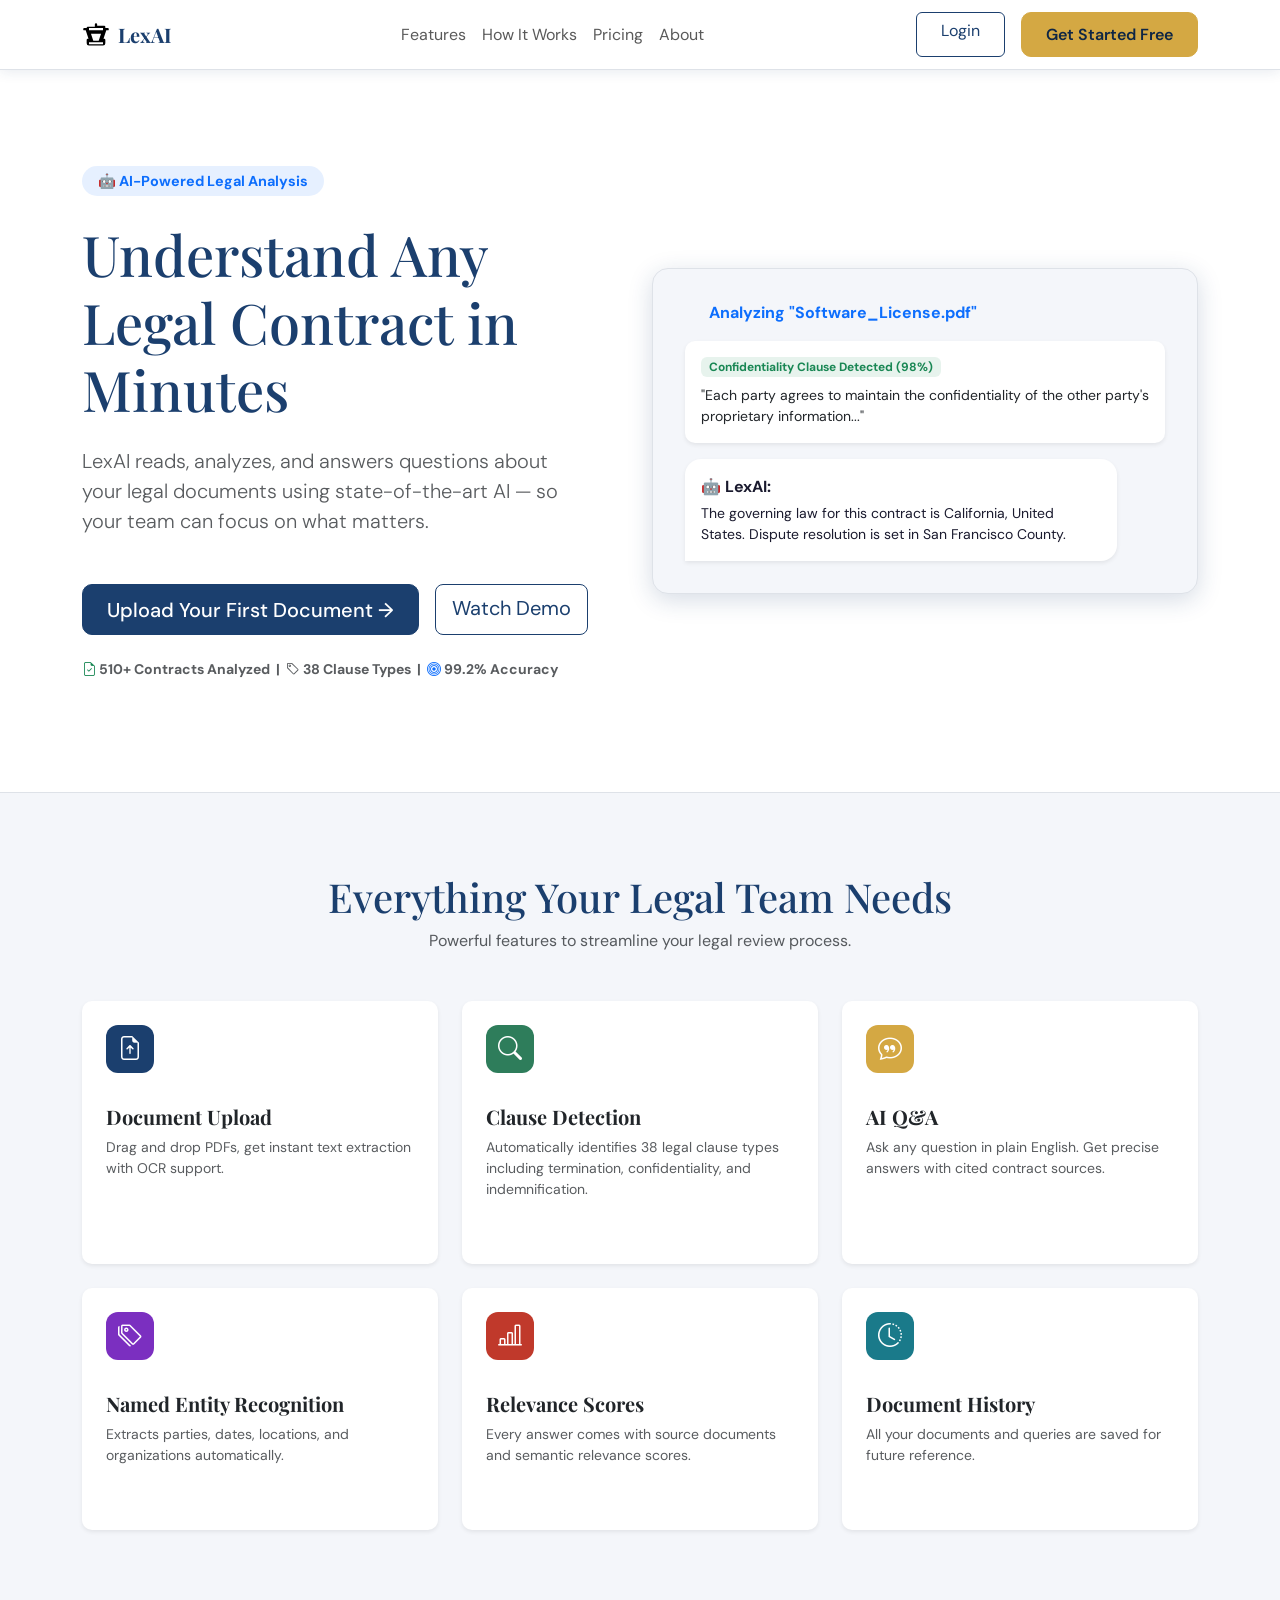
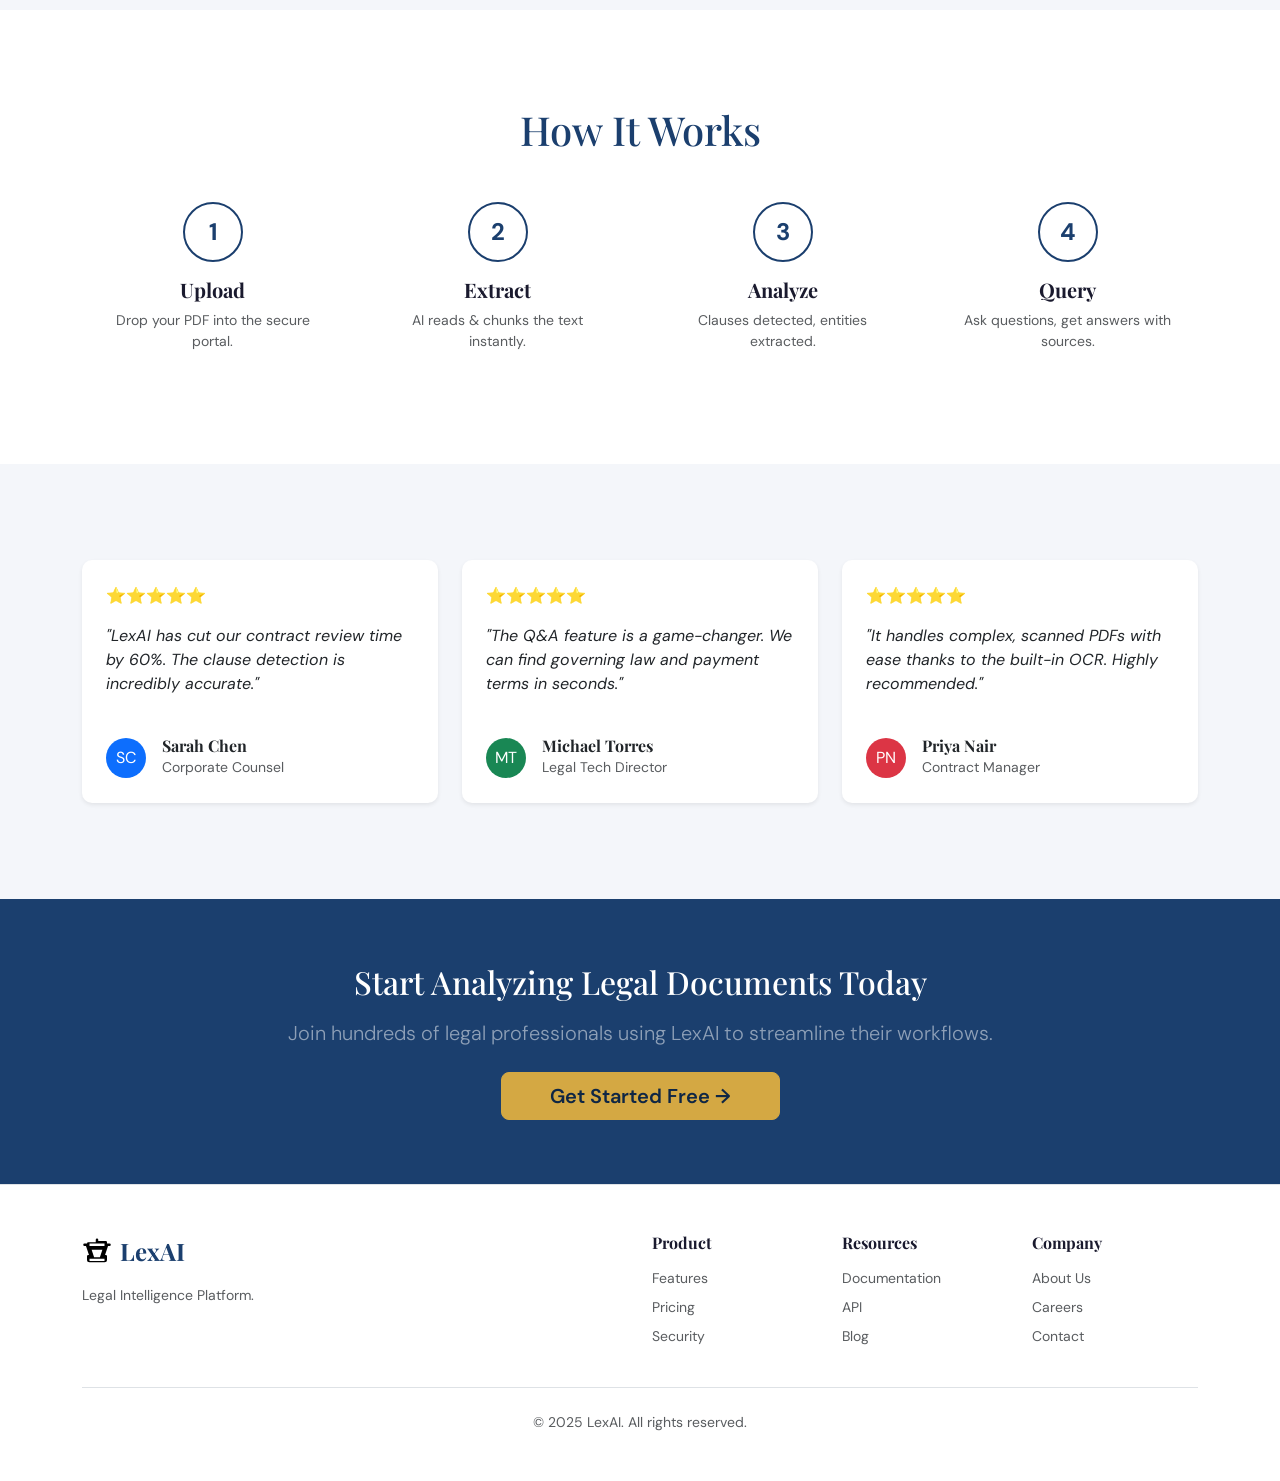
==== lexai-frontend/index.html @ d4bc3995 "Initial commit" ====
<!DOCTYPE html>
<html lang="en">
<head>
  <meta charset="UTF-8">
  <meta name="viewport" content="width=device-width, initial-scale=1.0">
  <title>LexAI — Legal Document Intelligence System</title>
  
  <!-- Bootstrap 5.3 CSS -->
  <link href="https://cdn.jsdelivr.net/npm/bootstrap@5.3.0/dist/css/bootstrap.min.css" rel="stylesheet">
  <!-- Bootstrap Icons -->
  <link href="https://cdn.jsdelivr.net/npm/bootstrap-icons@1.11.0/font/bootstrap-icons.css" rel="stylesheet">
  <!-- Google Fonts -->
  <link href="https://fonts.googleapis.com/css2?family=Playfair+Display:wght@600;700&family=DM+Sans:wght@300;400;500;600&family=JetBrains+Mono&display=swap" rel="stylesheet">
  <!-- Custom CSS -->
  <link href="css/styles.css" rel="stylesheet">
</head>
<body class="page-fade">

  <!-- 1.1 Navbar -->
  <nav class="navbar navbar-expand-lg topbar marketing-nav sticky-top">
    <div class="container">
      <a class="navbar-brand playfair d-flex align-items-center gap-2" href="index.html" style="color: var(--primary); font-weight: 700;">
        <img src="assets/logo.svg" alt="LexAI Logo" width="28" height="28" class="text-primary">
        LexAI
      </a>
      <button class="navbar-toggler" type="button" data-bs-toggle="collapse" data-bs-target="#navbarNav">
        <span class="navbar-toggler-icon"></span>
      </button>
      <div class="collapse navbar-collapse" id="navbarNav">
        <ul class="navbar-nav mx-auto">
          <li class="nav-item"><a class="nav-link" href="#features">Features</a></li>
          <li class="nav-item"><a class="nav-link" href="#how-it-works">How It Works</a></li>
          <li class="nav-item"><a class="nav-link" href="#pricing">Pricing</a></li>
          <li class="nav-item"><a class="nav-link" href="#about">About</a></li>
        </ul>
        <div class="d-flex gap-3">
          <a href="login.html" class="btn btn-outline-primary px-4">Login</a>
          <a href="register.html" class="btn btn-primary px-4 btn-accent">Get Started Free</a>
        </div>
      </div>
    </div>
  </nav>

  <!-- 1.2 Hero Section -->
  <section class="hero-section text-center text-lg-start">
    <div class="container">
      <div class="row align-items-center">
        <div class="col-lg-6 mb-5 mb-lg-0 pe-lg-5">
          <span class="badge bg-primary bg-opacity-10 text-primary px-3 py-2 rounded-pill mb-4" style="font-size:0.9rem;">
            🤖 AI-Powered Legal Analysis
          </span>
          <h1 class="hero-heading">Understand Any Legal Contract in Minutes</h1>
          <p class="lead text-muted mb-5">
            LexAI reads, analyzes, and answers questions about your legal documents using state-of-the-art AI — so your team can focus on what matters.
          </p>
          <div class="d-flex flex-wrap gap-3 mb-4 justify-content-center justify-content-lg-start">
            <a href="register.html" class="btn btn-primary btn-lg">Upload Your First Document →</a>
            <a href="#" class="btn btn-outline-primary btn-lg">Watch Demo</a>
          </div>
          <p class="small text-muted fw-bold">
            <i class="bi bi-file-earmark-check text-success"></i> 510+ Contracts Analyzed &nbsp;|&nbsp; 
            <i class="bi bi-tag text-accent"></i> 38 Clause Types &nbsp;|&nbsp; 
            <i class="bi bi-bullseye text-primary"></i> 99.2% Accuracy
          </p>
        </div>
        <div class="col-lg-6">
          <div class="hero-mockup">
            <div class="d-flex align-items-center gap-2 mb-3">
              <div class="spinner-grow text-primary spinner-grow-sm" role="status"></div>
              <span class="fw-bold text-primary">Analyzing "Software_License.pdf"</span>
            </div>
            <div class="card p-3 mb-3 border-0 shadow-sm">
              <span class="badge bg-success bg-opacity-10 text-success mb-2" style="width: fit-content">Confidentiality Clause Detected (98%)</span>
              <p class="small mb-0">"Each party agrees to maintain the confidentiality of the other party's proprietary information..."</p>
            </div>
            <div class="card p-3 border-0 shadow-sm chat-bubble-ai mb-0" style="width:90%">
              <span class="fw-bold d-block mb-1">🤖 LexAI:</span>
              <p class="small mb-0">The governing law for this contract is California, United States. Dispute resolution is set in San Francisco County.</p>
            </div>
          </div>
        </div>
      </div>
    </div>
  </section>

  <!-- 1.3 Features Section -->
  <section id="features" class="features-section bg-main">
    <div class="container">
      <div class="text-center mb-5">
        <h2 class="playfair" style="color: var(--primary); font-size: 2.5rem;">Everything Your Legal Team Needs</h2>
        <p class="text-muted">Powerful features to streamline your legal review process.</p>
      </div>
      <div class="row g-4">
        <div class="col-md-4">
          <div class="card h-100 border-0 shadow-sm card-hover p-4">
            <div class="feature-icon-box"><i class="bi bi-file-earmark-arrow-up"></i></div>
            <h5 class="fw-bold mt-3">Document Upload</h5>
            <p class="text-muted small">Drag and drop PDFs, get instant text extraction with OCR support.</p>
          </div>
        </div>
        <div class="col-md-4">
          <div class="card h-100 border-0 shadow-sm card-hover p-4">
            <div class="feature-icon-box" style="background: var(--success)"><i class="bi bi-search"></i></div>
            <h5 class="fw-bold mt-3">Clause Detection</h5>
            <p class="text-muted small">Automatically identifies 38 legal clause types including termination, confidentiality, and indemnification.</p>
          </div>
        </div>
        <div class="col-md-4">
          <div class="card h-100 border-0 shadow-sm card-hover p-4">
            <div class="feature-icon-box" style="background: var(--accent)"><i class="bi bi-chat-quote"></i></div>
            <h5 class="fw-bold mt-3">AI Q&A</h5>
            <p class="text-muted small">Ask any question in plain English. Get precise answers with cited contract sources.</p>
          </div>
        </div>
        <div class="col-md-4">
          <div class="card h-100 border-0 shadow-sm card-hover p-4">
            <div class="feature-icon-box" style="background: #7B2FC0"><i class="bi bi-tags"></i></div>
            <h5 class="fw-bold mt-3">Named Entity Recognition</h5>
            <p class="text-muted small">Extracts parties, dates, locations, and organizations automatically.</p>
          </div>
        </div>
        <div class="col-md-4">
          <div class="card h-100 border-0 shadow-sm card-hover p-4">
            <div class="feature-icon-box" style="background: var(--danger)"><i class="bi bi-bar-chart-line"></i></div>
            <h5 class="fw-bold mt-3">Relevance Scores</h5>
            <p class="text-muted small">Every answer comes with source documents and semantic relevance scores.</p>
          </div>
        </div>
        <div class="col-md-4">
          <div class="card h-100 border-0 shadow-sm card-hover p-4">
            <div class="feature-icon-box" style="background: #1A7A8A"><i class="bi bi-clock-history"></i></div>
            <h5 class="fw-bold mt-3">Document History</h5>
            <p class="text-muted small">All your documents and queries are saved for future reference.</p>
          </div>
        </div>
      </div>
    </div>
  </section>

  <!-- 1.4 How It Works Section -->
  <section id="how-it-works" class="py-5 bg-white">
    <div class="container py-5">
      <h2 class="text-center playfair mb-5" style="color: var(--primary); font-size: 2.5rem;">How It Works</h2>
      <div class="row position-relative z-1">
        <div class="col-md-3 timeline-step mb-4 mb-md-0">
          <div class="timeline-icon">1</div>
          <h5 class="fw-bold">Upload</h5>
          <p class="text-muted small px-3">Drop your PDF into the secure portal.</p>
        </div>
        <div class="col-md-3 timeline-step mb-4 mb-md-0">
          <div class="timeline-icon">2</div>
          <h5 class="fw-bold">Extract</h5>
          <p class="text-muted small px-3">AI reads & chunks the text instantly.</p>
        </div>
        <div class="col-md-3 timeline-step mb-4 mb-md-0">
          <div class="timeline-icon">3</div>
          <h5 class="fw-bold">Analyze</h5>
          <p class="text-muted small px-3">Clauses detected, entities extracted.</p>
        </div>
        <div class="col-md-3 timeline-step">
          <div class="timeline-icon">4</div>
          <h5 class="fw-bold">Query</h5>
          <p class="text-muted small px-3">Ask questions, get answers with sources.</p>
        </div>
      </div>
    </div>
  </section>

  <!-- 1.5 Testimonial Section -->
  <section class="py-5 bg-main">
    <div class="container py-5">
      <div class="row g-4">
        <div class="col-md-4">
          <div class="card border-0 shadow-sm p-4 h-100">
            <div class="text-accent mb-3">⭐⭐⭐⭐⭐</div>
            <p class="fst-italic">"LexAI has cut our contract review time by 60%. The clause detection is incredibly accurate."</p>
            <div class="d-flex align-items-center mt-auto">
              <div class="bg-primary text-white rounded-circle d-flex align-items-center justify-content-center me-3" style="width:40px;height:40px;">SC</div>
              <div>
                <h6 class="mb-0 fw-bold">Sarah Chen</h6>
                <small class="text-muted">Corporate Counsel</small>
              </div>
            </div>
          </div>
        </div>
        <div class="col-md-4">
          <div class="card border-0 shadow-sm p-4 h-100">
            <div class="text-accent mb-3">⭐⭐⭐⭐⭐</div>
            <p class="fst-italic">"The Q&A feature is a game-changer. We can find governing law and payment terms in seconds."</p>
            <div class="d-flex align-items-center mt-auto">
              <div class="bg-success text-white rounded-circle d-flex align-items-center justify-content-center me-3" style="width:40px;height:40px;">MT</div>
              <div>
                <h6 class="mb-0 fw-bold">Michael Torres</h6>
                <small class="text-muted">Legal Tech Director</small>
              </div>
            </div>
          </div>
        </div>
        <div class="col-md-4">
          <div class="card border-0 shadow-sm p-4 h-100">
            <div class="text-accent mb-3">⭐⭐⭐⭐⭐</div>
            <p class="fst-italic">"It handles complex, scanned PDFs with ease thanks to the built-in OCR. Highly recommended."</p>
            <div class="d-flex align-items-center mt-auto">
              <div class="bg-danger text-white rounded-circle d-flex align-items-center justify-content-center me-3" style="width:40px;height:40px;">PN</div>
              <div>
                <h6 class="mb-0 fw-bold">Priya Nair</h6>
                <small class="text-muted">Contract Manager</small>
              </div>
            </div>
          </div>
        </div>
      </div>
    </div>
  </section>

  <!-- 1.6 CTA Banner -->
  <section class="cta-banner">
    <div class="container">
      <h2 class="playfair mb-3">Start Analyzing Legal Documents Today</h2>
      <p class="lead mb-4 text-white-50">Join hundreds of legal professionals using LexAI to streamline their workflows.</p>
      <a href="register.html" class="btn btn-accent btn-lg px-5">Get Started Free →</a>
    </div>
  </section>

  <!-- 1.7 Footer -->
  <footer class="bg-white py-5 border-top">
    <div class="container">
      <div class="row mb-4">
        <div class="col-md-4 mb-4 mb-md-0">
          <a class="navbar-brand playfair d-flex align-items-center gap-2 mb-3" href="#" style="color: var(--primary); font-size:1.5rem; font-weight: 700;">
            <img src="assets/logo.svg" alt="LexAI Logo" width="30" height="30" class="text-primary">
            LexAI
          </a>
          <p class="text-muted small">Legal Intelligence Platform.</p>
        </div>
        <div class="col-md-2 offset-md-2">
          <h6 class="fw-bold mb-3">Product</h6>
          <ul class="list-unstyled small">
            <li class="mb-2"><a href="#" class="text-muted text-decoration-none">Features</a></li>
            <li class="mb-2"><a href="#" class="text-muted text-decoration-none">Pricing</a></li>
            <li class="mb-2"><a href="#" class="text-muted text-decoration-none">Security</a></li>
          </ul>
        </div>
        <div class="col-md-2">
          <h6 class="fw-bold mb-3">Resources</h6>
          <ul class="list-unstyled small">
            <li class="mb-2"><a href="#" class="text-muted text-decoration-none">Documentation</a></li>
            <li class="mb-2"><a href="#" class="text-muted text-decoration-none">API</a></li>
            <li class="mb-2"><a href="#" class="text-muted text-decoration-none">Blog</a></li>
          </ul>
        </div>
        <div class="col-md-2">
          <h6 class="fw-bold mb-3">Company</h6>
          <ul class="list-unstyled small">
            <li class="mb-2"><a href="#" class="text-muted text-decoration-none">About Us</a></li>
            <li class="mb-2"><a href="#" class="text-muted text-decoration-none">Careers</a></li>
            <li class="mb-2"><a href="#" class="text-muted text-decoration-none">Contact</a></li>
          </ul>
        </div>
      </div>
      <div class="text-center pt-4 border-top text-muted small">
        © 2025 LexAI. All rights reserved.
      </div>
    </div>
  </footer>

  <!-- Bootstrap 5.3 JS Bundle -->
  <script src="https://cdn.jsdelivr.net/npm/bootstrap@5.3.0/dist/js/bootstrap.bundle.min.js"></script>
  <!-- Custom JS -->
  <script src="js/app.js"></script>
</body>
</html>
---- lexai-frontend/css/styles.css ----
/* === CSS VARIABLES === */
:root {
  --primary:        #1B3F6E;   /* Deep navy blue — primary brand */
  --primary-light:  #2C5F9E;   /* Lighter blue for hover states */
  --accent:         #D4A843;   /* Gold accent — legal/prestige feel */
  --accent-light:   #F0C96A;   /* Light gold for highlights */
  --success:        #2E7D5B;   /* Dark green for success states */
  --danger:         #C0392B;   /* Deep red for errors/warnings */
  --bg-main:        #F4F6FA;   /* Light grey page background */
  --bg-white:       #FFFFFF;   /* Card/panel background */
  --sidebar-bg:     #0F2644;   /* Dark navy sidebar */
  --sidebar-text:   #B8C9E0;   /* Muted sidebar text */
  --sidebar-active: #D4A843;   /* Gold active sidebar item */
  --text-primary:   #1A1A2E;   /* Main text color */
  --text-muted:     #6C757D;   /* Muted/secondary text */
  --border:         #DEE2E8;   /* Light border color */
  --shadow:         0 2px 12px rgba(27, 63, 110, 0.10);
  --shadow-hover:   0 6px 24px rgba(27, 63, 110, 0.18);
  --radius:         10px;
  --radius-lg:      16px;
  --sidebar-width:  260px;
}

/* === GLOBAL RESET & BASE === */
* {
  box-sizing: border-box;
}

body {
  font-family: 'DM Sans', sans-serif;
  background-color: var(--bg-main);
  color: var(--text-primary);
  margin: 0;
  padding: 0;
  overflow-x: hidden;
}

h1, h2, h3, h4, h5, h6, .playfair {
  font-family: 'Playfair Display', serif;
}

a {
  text-decoration: none;
  color: var(--primary);
}
a:hover {
  color: var(--primary-light);
}

pre, code, .monospace {
  font-family: 'JetBrains Mono', monospace;
}

/* === LAYOUT — SIDEBAR === */
.sidebar {
  position: fixed;
  top: 0;
  left: 0;
  height: 100vh;
  width: var(--sidebar-width);
  background-color: var(--sidebar-bg);
  color: var(--sidebar-text);
  z-index: 1000;
  display: flex;
  flex-direction: column;
  transition: transform 0.3s ease;
}

.sidebar-brand {
  padding: 1.5rem;
  font-size: 1.5rem;
  font-weight: 700;
  color: #fff;
  text-decoration: none;
  display: flex;
  align-items: center;
  gap: 0.5rem;
  border-bottom: 1px solid rgba(255, 255, 255, 0.1);
}
.sidebar-brand:hover {
  color: #fff;
}

.sidebar-nav {
  list-style: none;
  padding: 1rem 0;
  margin: 0;
  flex: 1;
}

.sidebar-nav-item {
  padding: 0.75rem 1.5rem;
  display: flex;
  align-items: center;
  gap: 0.75rem;
  color: var(--sidebar-text);
  text-decoration: none;
  border-left: 4px solid transparent;
  transition: all 0.2s ease;
}

.sidebar-nav-item:hover {
  background-color: rgba(255, 255, 255, 0.05);
  color: #fff;
}

.sidebar-nav-item.active {
  background-color: rgba(255, 255, 255, 0.05);
  color: var(--sidebar-active);
  border-left-color: var(--sidebar-active);
}

.sidebar-footer {
  padding: 1.5rem;
  border-top: 1px solid rgba(255, 255, 255, 0.1);
  display: flex;
  align-items: center;
  gap: 1rem;
}
.sidebar-avatar {
  width: 40px;
  height: 40px;
  border-radius: 50%;
  background: var(--accent);
  color: var(--sidebar-bg);
  display: flex;
  align-items: center;
  justify-content: center;
  font-weight: 600;
}
.sidebar-user-info {
  font-size: 0.85rem;
}
.sidebar-user-name {
  color: #fff;
  font-weight: 500;
}
.sidebar-badge {
  font-size: 0.7rem;
  background: transparent;
  border: 1px solid var(--accent);
  color: var(--accent);
  padding: 0.1rem 0.4rem;
  border-radius: 4px;
}

/* === LAYOUT — MAIN CONTENT === */
.main-content {
  margin-left: var(--sidebar-width);
  min-height: 100vh;
  display: flex;
  flex-direction: column;
}

.dashboard-container {
  padding: 2rem;
  flex: 1;
}

/* === NAVBAR === */
.topbar {
  background-color: var(--bg-white);
  height: 70px;
  display: flex;
  align-items: center;
  justify-content: space-between;
  padding: 0 2rem;
  border-bottom: 1px solid var(--border);
  position: sticky;
  top: 0;
  z-index: 999;
}

.topbar-breadcrumb {
  font-weight: 500;
  color: var(--text-muted);
}
.topbar-actions {
  display: flex;
  align-items: center;
  gap: 1.5rem;
  font-size: 1.25rem;
  color: var(--text-muted);
}
.notification-bell {
  position: relative;
  cursor: pointer;
}
.notification-badge {
  position: absolute;
  top: -5px;
  right: -5px;
  background: var(--danger);
  color: #fff;
  font-size: 0.65rem;
  width: 16px; height: 16px;
  border-radius: 50%;
  display: flex;
  align-items: center;
  justify-content: center;
  font-weight: bold;
}

/* Marketing Navbar */
.marketing-nav {
  background: rgba(255, 255, 255, 0.95);
  backdrop-filter: blur(10px);
  box-shadow: var(--shadow);
}

/* === CARDS === */
.card {
  background: var(--bg-white);
  border: 1px solid var(--border);
  border-radius: var(--radius);
  box-shadow: var(--shadow);
  margin-bottom: 1.5rem;
}
.card-hover { transition: transform 0.2s ease, box-shadow 0.2s ease; }
.card-hover:hover { transform: translateY(-4px); box-shadow: var(--shadow-hover); }
.card-header {
  background: transparent;
  border-bottom: 1px solid var(--border);
  padding: 1.25rem 1.5rem;
  font-weight: 600;
}
.card-body {
  padding: 1.5rem;
}

/* === BUTTONS === */
.btn-primary {
  background-color: var(--primary);
  border-color: var(--primary);
  color: #fff;
  padding: 0.6rem 1.5rem;
  border-radius: var(--radius);
  font-weight: 500;
}
.btn-primary:hover {
  background-color: var(--primary-light);
  border-color: var(--primary-light);
}
.btn-accent {
  background-color: var(--accent);
  border-color: var(--accent);
  color: var(--sidebar-bg);
  font-weight: 600;
}
.btn-accent:hover {
  background-color: var(--accent-light);
  border-color: var(--accent-light);
  color: var(--sidebar-bg);
}
.btn-outline-primary {
  color: var(--primary);
  border-color: var(--primary);
}
.btn-outline-primary:hover {
  background-color: var(--primary);
  color: #fff;
}

/* === FORMS === */
.form-control, .form-select {
  border-radius: var(--radius);
  border: 1px solid var(--border);
  padding: 0.75rem 1rem;
}
.form-control:focus, .form-select:focus {
  border-color: var(--primary);
  box-shadow: 0 0 0 0.25rem rgba(27, 63, 110, 0.1);
}
.input-group-text {
  background-color: transparent;
  border-color: var(--border);
}

/* Password Strength */
.password-strength-bar {
  height: 4px;
  background-color: var(--border);
  border-radius: 2px;
  margin-top: 0.5rem;
  overflow: hidden;
}
.password-strength-fill {
  height: 100%;
  width: 0%;
  transition: width 0.3s ease, background-color 0.3s ease;
}

/* === LANDING PAGE === */
.hero-section {
  padding: 6rem 0;
  background: var(--bg-white);
  border-bottom: 1px solid var(--border);
}
.hero-heading {
  font-size: 3.5rem;
  line-height: 1.2;
  color: var(--primary);
  margin-bottom: 1.5rem;
}
.hero-mockup {
  background: var(--bg-main);
  border-radius: var(--radius-lg);
  padding: 2rem;
  border: 1px solid var(--border);
  box-shadow: var(--shadow-hover);
  position: relative;
  overflow: hidden;
}
.features-section {
  padding: 5rem 0;
}
.feature-icon-box {
  width: 48px; height: 48px;
  border-radius: 12px;
  background: var(--primary);
  color: #fff;
  display: flex;
  align-items: center;
  justify-content: center;
  font-size: 1.5rem;
  margin-bottom: 1rem;
}
.timeline-step {
  text-align: center;
  position: relative;
}
.timeline-step::after {
  content: '';
  position: absolute;
  top: 30px; left: 50%;
  width: 100%; height: 2px;
  background: dashed 2px var(--border);
  z-index: 0;
}
.timeline-step:last-child::after { display: none; }
.timeline-icon {
  width: 60px; height: 60px;
  border-radius: 50%;
  background: var(--bg-white);
  border: 2px solid var(--primary);
  color: var(--primary);
  display: flex; align-items: center; justify-content: center;
  font-size: 1.5rem; font-weight: bold;
  margin: 0 auto 1rem;
  position: relative; z-index: 1;
}

.cta-banner {
  background-color: var(--primary);
  color: #fff;
  padding: 4rem 0;
  text-align: center;
}

.split-layout {
  min-height: 100vh;
  display: flex;
}
.split-left {
  flex: 0 0 40%;
  background-color: var(--primary);
  color: #fff;
  padding: 4rem;
  display: flex;
  flex-direction: column;
  justify-content: center;
  background-image: radial-gradient(circle at 10% 20%, rgba(255, 255, 255, 0.05) 0%, transparent 20%);
}
.split-right {
  flex: 1;
  background-color: var(--bg-white);
  display: flex;
  flex-direction: column;
  justify-content: center;
  padding: 4rem;
}

/* === CHAT INTERFACE === */
.chat-container {
  display: flex;
  flex-direction: column;
  height: calc(100vh - 70px - 2rem);
  background: var(--bg-white);
  border: 1px solid var(--border);
  border-radius: var(--radius);
  overflow: hidden;
}
.chat-header {
  padding: 1rem 1.5rem;
  border-bottom: 1px solid var(--border);
  display: flex;
  justify-content: space-between;
  align-items: center;
}
.chat-messages {
  flex: 1;
  padding: 1.5rem;
  overflow-y: auto;
  background: var(--bg-main);
}
.chat-bubble {
  max-width: 80%;
  margin-bottom: 1.5rem;
  clear: both;
}
.chat-bubble-user {
  float: right;
  background: var(--primary);
  color: #fff;
  padding: 1rem 1.5rem;
  border-radius: var(--radius-lg) var(--radius-lg) 0 var(--radius-lg);
}
.chat-bubble-ai {
  float: left;
  background: var(--bg-white);
  color: var(--text-primary);
  padding: 1.5rem;
  border-radius: var(--radius-lg) var(--radius-lg) var(--radius-lg) 0;
  border-left: 4px solid var(--primary);
  box-shadow: var(--shadow);
  width: 100%;
}
.chat-input-area {
  padding: 1rem 1.5rem;
  background: var(--bg-white);
  border-top: 1px solid var(--border);
}

.source-card {
  border: 1px solid var(--border);
  border-radius: var(--radius);
  padding: 0.75rem;
  margin-top: 0.75rem;
  background: var(--bg-main);
  font-size: 0.85rem;
}
.relevance-bar {
  height: 6px;
  background: var(--border);
  border-radius: 3px;
  overflow: hidden;
  margin-top: 4px;
}
.relevance-fill {
  height: 100%;
  background: var(--primary);
}

/* === CLAUSE HIGHLIGHTS === */
.clause-termination        { background: #DDEEFF; border-bottom: 2px solid #2C5F9E; cursor: pointer; }
.clause-payment            { background: #FFF8DC; border-bottom: 2px solid #D4A843; cursor: pointer; }
.clause-confidentiality    { background: #DFFFD6; border-bottom: 2px solid #2E7D5B; cursor: pointer; }
.clause-indemnification    { background: #FFE0E0; border-bottom: 2px solid #C0392B; cursor: pointer; }
.clause-governing-law      { background: #EDE0FF; border-bottom: 2px solid #7B2FC0; cursor: pointer; }
.clause-warranty           { background: #FFE8CC; border-bottom: 2px solid #D4700A; cursor: pointer; }
.clause-assignment         { background: #E0F7FA; border-bottom: 2px solid #0097A7; cursor: pointer; }
.clause-data-protection    { background: #E8EAF6; border-bottom: 2px solid #3F51B5; cursor: pointer; }

/* === PROCESSING PAGE === */
.step-item {
  display: flex;
  align-items: center;
  gap: 1rem;
  margin-bottom: 1rem;
  padding: 1rem;
  border-radius: var(--radius);
  background: var(--bg-white);
  border: 1px solid var(--border);
}
.step-item.completed {
  color: var(--text-muted);
}
.step-item.active {
  border-color: var(--primary);
  box-shadow: var(--shadow);
  font-weight: 500;
  color: var(--primary);
}
.step-icon {
  font-size: 1.25rem;
}

/* === BADGES & PILLS === */
.badge-pill {
  padding: 0.4em 0.8em;
  border-radius: 50rem;
  font-weight: 500;
}
.status-processed { background-color: rgba(46, 125, 91, 0.1); color: var(--success); }
.status-processing { background-color: rgba(212, 168, 67, 0.1); color: var(--accent); }
.status-failed { background-color: rgba(192, 57, 43, 0.1); color: var(--danger); }

/* === UPLOAD DROP ZONE === */
.drop-zone {
  border: 2px dashed var(--primary);
  border-radius: var(--radius-lg);
  padding: 4rem 2rem;
  text-align: center;
  background: var(--bg-white);
  cursor: pointer;
  transition: all 0.2s ease;
}
.drop-zone:hover, .drop-zone.dragover {
  background: rgba(27, 63, 110, 0.05);
}
.drop-zone-icon {
  font-size: 3rem;
  color: var(--primary);
  margin-bottom: 1rem;
}

/* === ANIMATIONS === */
.page-fade { animation: fadeIn 0.4s ease; }
@keyframes fadeIn { from { opacity: 0; transform: translateY(10px); } to { opacity: 1; transform: translateY(0); } }

.typing-dot { 
  display: inline-block;
  width: 6px; height: 6px;
  background: var(--text-muted);
  border-radius: 50%;
  margin: 0 2px;
  animation: bounce 1.4s infinite ease-in-out both; 
}
.typing-dot:nth-child(1) { animation-delay: -0.32s; }
.typing-dot:nth-child(2) { animation-delay: -0.16s; }
@keyframes bounce { 0%, 80%, 100% { transform: scale(0); } 40% { transform: scale(1); } }

.lex-spinner {
  width: 48px; height: 48px;
  border: 4px solid var(--border);
  border-top-color: var(--primary);
  border-radius: 50%;
  animation: spin 0.8s linear infinite;
}
.lex-spinner-sm {
  width: 24px; height: 24px;
  border-width: 2px;
}
@keyframes spin { to { transform: rotate(360deg); } }

/* Document text area */
.doc-text-container {
  height: 600px;
  overflow-y: auto;
  padding: 1.5rem;
  background: var(--bg-white);
  border: 1px solid var(--border);
  border-radius: var(--radius);
  font-family: 'DM Sans', sans-serif;
  line-height: 1.8;
  font-size: 1rem;
}

/* === RESPONSIVE — MOBILE === */
@media (max-width: 768px) {
  .sidebar {
    transform: translateX(-100%);
  }
  .sidebar.show {
    transform: translateX(0);
  }
  .main-content {
    margin-left: 0;
  }
  .split-layout {
    flex-direction: column;
  }
  .split-left {
    padding: 2rem;
    flex: none;
  }
  .split-right {
    padding: 2rem;
  }
  .hero-heading {
    font-size: 2.5rem;
  }
}
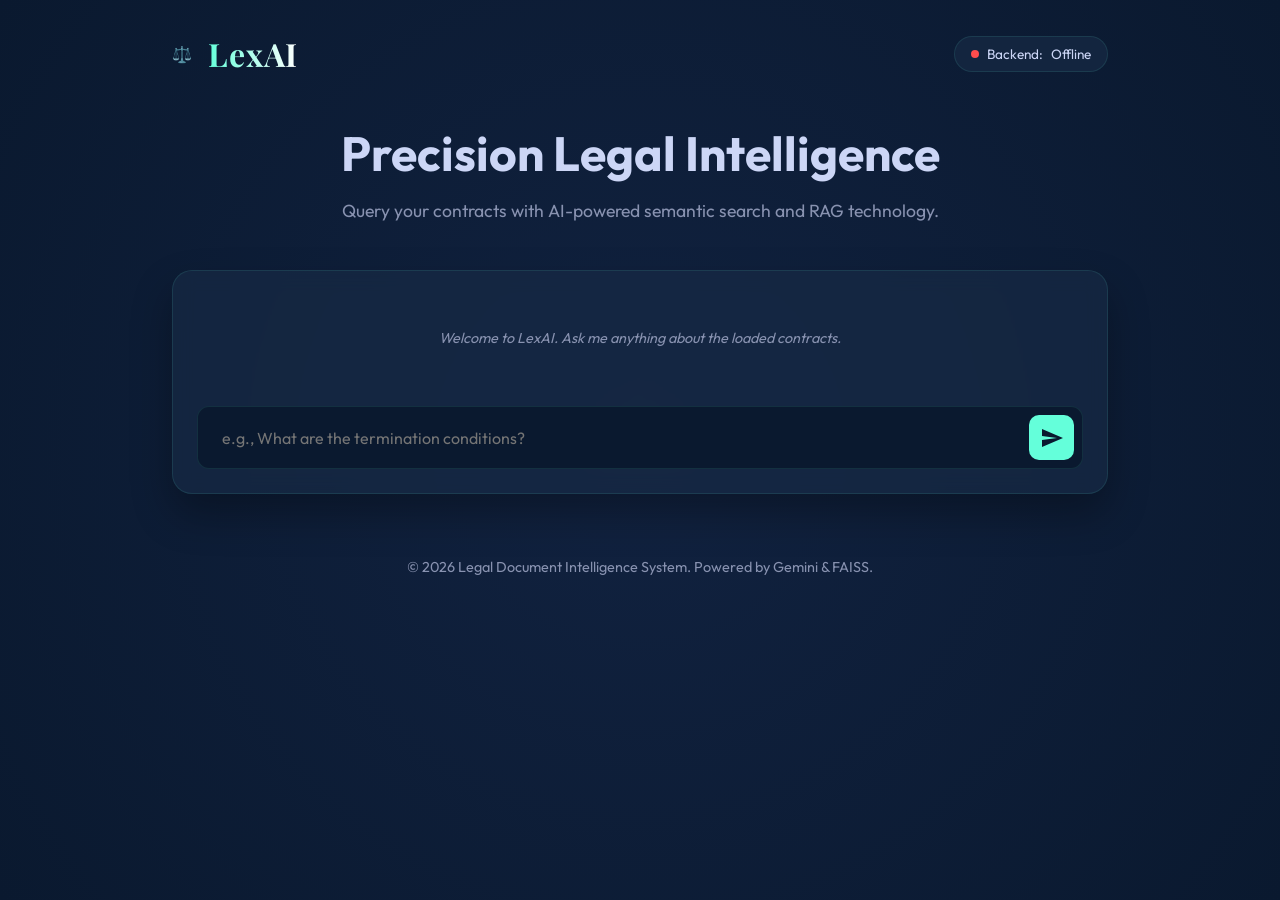
==== commit 3f373090: "Integrate backend RAG engine and create premium LexAI frontend" ====
--- a/lexai-frontend/index.html
+++ b/lexai-frontend/index.html
@@ -1,272 +1,61 @@
 <!DOCTYPE html>
 <html lang="en">
 <head>
-  <meta charset="UTF-8">
-  <meta name="viewport" content="width=device-width, initial-scale=1.0">
-  <title>LexAI — Legal Document Intelligence System</title>
-  
-  <!-- Bootstrap 5.3 CSS -->
-  <link href="https://cdn.jsdelivr.net/npm/bootstrap@5.3.0/dist/css/bootstrap.min.css" rel="stylesheet">
-  <!-- Bootstrap Icons -->
-  <link href="https://cdn.jsdelivr.net/npm/bootstrap-icons@1.11.0/font/bootstrap-icons.css" rel="stylesheet">
-  <!-- Google Fonts -->
-  <link href="https://fonts.googleapis.com/css2?family=Playfair+Display:wght@600;700&family=DM+Sans:wght@300;400;500;600&family=JetBrains+Mono&display=swap" rel="stylesheet">
-  <!-- Custom CSS -->
-  <link href="css/styles.css" rel="stylesheet">
+    <meta charset="UTF-8">
+    <meta name="viewport" content="width=device-width, initial-scale=1.0">
+    <title>LexAI | Intelligent Legal Document Analysis</title>
+    <link rel="stylesheet" href="css/style.css">
+    <link rel="preconnect" href="https://fonts.googleapis.com">
+    <link rel="preconnect" href="https://fonts.gstatic.com" crossorigin>
+    <link href="https://fonts.googleapis.com/css2?family=Outfit:wght@300;400;600;700&family=Playfair+Display:wght@700&display=swap" rel="stylesheet">
 </head>
-<body class="page-fade">
+<body>
+    <div class="glass-bg"></div>
+    <div class="container">
+        <header>
+            <div class="logo">
+                <span class="icon">⚖️</span>
+                <h1>LexAI</h1>
+            </div>
+            <div class="status-badge" id="backend-status">
+                <span class="dot"></span> Backend: <span id="status-text">Connecting...</span>
+            </div>
+        </header>
 
-  <!-- 1.1 Navbar -->
-  <nav class="navbar navbar-expand-lg topbar marketing-nav sticky-top">
-    <div class="container">
-      <a class="navbar-brand playfair d-flex align-items-center gap-2" href="index.html" style="color: var(--primary); font-weight: 700;">
-        <img src="assets/logo.svg" alt="LexAI Logo" width="28" height="28" class="text-primary">
-        LexAI
-      </a>
-      <button class="navbar-toggler" type="button" data-bs-toggle="collapse" data-bs-target="#navbarNav">
-        <span class="navbar-toggler-icon"></span>
-      </button>
-      <div class="collapse navbar-collapse" id="navbarNav">
-        <ul class="navbar-nav mx-auto">
-          <li class="nav-item"><a class="nav-link" href="#features">Features</a></li>
-          <li class="nav-item"><a class="nav-link" href="#how-it-works">How It Works</a></li>
-          <li class="nav-item"><a class="nav-link" href="#pricing">Pricing</a></li>
-          <li class="nav-item"><a class="nav-link" href="#about">About</a></li>
-        </ul>
-        <div class="d-flex gap-3">
-          <a href="login.html" class="btn btn-outline-primary px-4">Login</a>
-          <a href="register.html" class="btn btn-primary px-4 btn-accent">Get Started Free</a>
-        </div>
-      </div>
+        <main>
+            <section class="hero">
+                <h2>Precision Legal Intelligence</h2>
+                <p>Query your contracts with AI-powered semantic search and RAG technology.</p>
+            </section>
+
+            <div class="chat-container">
+                <div id="chat-messages" class="chat-messages">
+                    <div class="message system">
+                        <p>Welcome to LexAI. Ask me anything about the loaded contracts.</p>
+                    </div>
+                </div>
+                
+                <div class="input-area">
+                    <input type="text" id="query-input" placeholder="e.g., What are the termination conditions?" autocomplete="off">
+                    <button id="send-btn">
+                        <svg viewBox="0 0 24 24" width="24" height="24">
+                            <path fill="currentColor" d="M2.01 21L23 12 2.01 3 2 10l15 2-15 2z"></path>
+                        </svg>
+                    </button>
+                </div>
+            </div>
+
+            <section class="metadata-panel" id="metadata-panel" style="display: none;">
+                <h3>Source Excerpts</h3>
+                <div id="sources-list" class="sources-list"></div>
+            </section>
+        </main>
+
+        <footer>
+            <p>&copy; 2026 Legal Document Intelligence System. Powered by Gemini & FAISS.</p>
+        </footer>
     </div>
-  </nav>
 
-  <!-- 1.2 Hero Section -->
-  <section class="hero-section text-center text-lg-start">
-    <div class="container">
-      <div class="row align-items-center">
-        <div class="col-lg-6 mb-5 mb-lg-0 pe-lg-5">
-          <span class="badge bg-primary bg-opacity-10 text-primary px-3 py-2 rounded-pill mb-4" style="font-size:0.9rem;">
-            🤖 AI-Powered Legal Analysis
-          </span>
-          <h1 class="hero-heading">Understand Any Legal Contract in Minutes</h1>
-          <p class="lead text-muted mb-5">
-            LexAI reads, analyzes, and answers questions about your legal documents using state-of-the-art AI — so your team can focus on what matters.
-          </p>
-          <div class="d-flex flex-wrap gap-3 mb-4 justify-content-center justify-content-lg-start">
-            <a href="register.html" class="btn btn-primary btn-lg">Upload Your First Document →</a>
-            <a href="#" class="btn btn-outline-primary btn-lg">Watch Demo</a>
-          </div>
-          <p class="small text-muted fw-bold">
-            <i class="bi bi-file-earmark-check text-success"></i> 510+ Contracts Analyzed &nbsp;|&nbsp; 
-            <i class="bi bi-tag text-accent"></i> 38 Clause Types &nbsp;|&nbsp; 
-            <i class="bi bi-bullseye text-primary"></i> 99.2% Accuracy
-          </p>
-        </div>
-        <div class="col-lg-6">
-          <div class="hero-mockup">
-            <div class="d-flex align-items-center gap-2 mb-3">
-              <div class="spinner-grow text-primary spinner-grow-sm" role="status"></div>
-              <span class="fw-bold text-primary">Analyzing "Software_License.pdf"</span>
-            </div>
-            <div class="card p-3 mb-3 border-0 shadow-sm">
-              <span class="badge bg-success bg-opacity-10 text-success mb-2" style="width: fit-content">Confidentiality Clause Detected (98%)</span>
-              <p class="small mb-0">"Each party agrees to maintain the confidentiality of the other party's proprietary information..."</p>
-            </div>
-            <div class="card p-3 border-0 shadow-sm chat-bubble-ai mb-0" style="width:90%">
-              <span class="fw-bold d-block mb-1">🤖 LexAI:</span>
-              <p class="small mb-0">The governing law for this contract is California, United States. Dispute resolution is set in San Francisco County.</p>
-            </div>
-          </div>
-        </div>
-      </div>
-    </div>
-  </section>
-
-  <!-- 1.3 Features Section -->
-  <section id="features" class="features-section bg-main">
-    <div class="container">
-      <div class="text-center mb-5">
-        <h2 class="playfair" style="color: var(--primary); font-size: 2.5rem;">Everything Your Legal Team Needs</h2>
-        <p class="text-muted">Powerful features to streamline your legal review process.</p>
-      </div>
-      <div class="row g-4">
-        <div class="col-md-4">
-          <div class="card h-100 border-0 shadow-sm card-hover p-4">
-            <div class="feature-icon-box"><i class="bi bi-file-earmark-arrow-up"></i></div>
-            <h5 class="fw-bold mt-3">Document Upload</h5>
-            <p class="text-muted small">Drag and drop PDFs, get instant text extraction with OCR support.</p>
-          </div>
-        </div>
-        <div class="col-md-4">
-          <div class="card h-100 border-0 shadow-sm card-hover p-4">
-            <div class="feature-icon-box" style="background: var(--success)"><i class="bi bi-search"></i></div>
-            <h5 class="fw-bold mt-3">Clause Detection</h5>
-            <p class="text-muted small">Automatically identifies 38 legal clause types including termination, confidentiality, and indemnification.</p>
-          </div>
-        </div>
-        <div class="col-md-4">
-          <div class="card h-100 border-0 shadow-sm card-hover p-4">
-            <div class="feature-icon-box" style="background: var(--accent)"><i class="bi bi-chat-quote"></i></div>
-            <h5 class="fw-bold mt-3">AI Q&A</h5>
-            <p class="text-muted small">Ask any question in plain English. Get precise answers with cited contract sources.</p>
-          </div>
-        </div>
-        <div class="col-md-4">
-          <div class="card h-100 border-0 shadow-sm card-hover p-4">
-            <div class="feature-icon-box" style="background: #7B2FC0"><i class="bi bi-tags"></i></div>
-            <h5 class="fw-bold mt-3">Named Entity Recognition</h5>
-            <p class="text-muted small">Extracts parties, dates, locations, and organizations automatically.</p>
-          </div>
-        </div>
-        <div class="col-md-4">
-          <div class="card h-100 border-0 shadow-sm card-hover p-4">
-            <div class="feature-icon-box" style="background: var(--danger)"><i class="bi bi-bar-chart-line"></i></div>
-            <h5 class="fw-bold mt-3">Relevance Scores</h5>
-            <p class="text-muted small">Every answer comes with source documents and semantic relevance scores.</p>
-          </div>
-        </div>
-        <div class="col-md-4">
-          <div class="card h-100 border-0 shadow-sm card-hover p-4">
-            <div class="feature-icon-box" style="background: #1A7A8A"><i class="bi bi-clock-history"></i></div>
-            <h5 class="fw-bold mt-3">Document History</h5>
-            <p class="text-muted small">All your documents and queries are saved for future reference.</p>
-          </div>
-        </div>
-      </div>
-    </div>
-  </section>
-
-  <!-- 1.4 How It Works Section -->
-  <section id="how-it-works" class="py-5 bg-white">
-    <div class="container py-5">
-      <h2 class="text-center playfair mb-5" style="color: var(--primary); font-size: 2.5rem;">How It Works</h2>
-      <div class="row position-relative z-1">
-        <div class="col-md-3 timeline-step mb-4 mb-md-0">
-          <div class="timeline-icon">1</div>
-          <h5 class="fw-bold">Upload</h5>
-          <p class="text-muted small px-3">Drop your PDF into the secure portal.</p>
-        </div>
-        <div class="col-md-3 timeline-step mb-4 mb-md-0">
-          <div class="timeline-icon">2</div>
-          <h5 class="fw-bold">Extract</h5>
-          <p class="text-muted small px-3">AI reads & chunks the text instantly.</p>
-        </div>
-        <div class="col-md-3 timeline-step mb-4 mb-md-0">
-          <div class="timeline-icon">3</div>
-          <h5 class="fw-bold">Analyze</h5>
-          <p class="text-muted small px-3">Clauses detected, entities extracted.</p>
-        </div>
-        <div class="col-md-3 timeline-step">
-          <div class="timeline-icon">4</div>
-          <h5 class="fw-bold">Query</h5>
-          <p class="text-muted small px-3">Ask questions, get answers with sources.</p>
-        </div>
-      </div>
-    </div>
-  </section>
-
-  <!-- 1.5 Testimonial Section -->
-  <section class="py-5 bg-main">
-    <div class="container py-5">
-      <div class="row g-4">
-        <div class="col-md-4">
-          <div class="card border-0 shadow-sm p-4 h-100">
-            <div class="text-accent mb-3">⭐⭐⭐⭐⭐</div>
-            <p class="fst-italic">"LexAI has cut our contract review time by 60%. The clause detection is incredibly accurate."</p>
-            <div class="d-flex align-items-center mt-auto">
-              <div class="bg-primary text-white rounded-circle d-flex align-items-center justify-content-center me-3" style="width:40px;height:40px;">SC</div>
-              <div>
-                <h6 class="mb-0 fw-bold">Sarah Chen</h6>
-                <small class="text-muted">Corporate Counsel</small>
-              </div>
-            </div>
-          </div>
-        </div>
-        <div class="col-md-4">
-          <div class="card border-0 shadow-sm p-4 h-100">
-            <div class="text-accent mb-3">⭐⭐⭐⭐⭐</div>
-            <p class="fst-italic">"The Q&A feature is a game-changer. We can find governing law and payment terms in seconds."</p>
-            <div class="d-flex align-items-center mt-auto">
-              <div class="bg-success text-white rounded-circle d-flex align-items-center justify-content-center me-3" style="width:40px;height:40px;">MT</div>
-              <div>
-                <h6 class="mb-0 fw-bold">Michael Torres</h6>
-                <small class="text-muted">Legal Tech Director</small>
-              </div>
-            </div>
-          </div>
-        </div>
-        <div class="col-md-4">
-          <div class="card border-0 shadow-sm p-4 h-100">
-            <div class="text-accent mb-3">⭐⭐⭐⭐⭐</div>
-            <p class="fst-italic">"It handles complex, scanned PDFs with ease thanks to the built-in OCR. Highly recommended."</p>
-            <div class="d-flex align-items-center mt-auto">
-              <div class="bg-danger text-white rounded-circle d-flex align-items-center justify-content-center me-3" style="width:40px;height:40px;">PN</div>
-              <div>
-                <h6 class="mb-0 fw-bold">Priya Nair</h6>
-                <small class="text-muted">Contract Manager</small>
-              </div>
-            </div>
-          </div>
-        </div>
-      </div>
-    </div>
-  </section>
-
-  <!-- 1.6 CTA Banner -->
-  <section class="cta-banner">
-    <div class="container">
-      <h2 class="playfair mb-3">Start Analyzing Legal Documents Today</h2>
-      <p class="lead mb-4 text-white-50">Join hundreds of legal professionals using LexAI to streamline their workflows.</p>
-      <a href="register.html" class="btn btn-accent btn-lg px-5">Get Started Free →</a>
-    </div>
-  </section>
-
-  <!-- 1.7 Footer -->
-  <footer class="bg-white py-5 border-top">
-    <div class="container">
-      <div class="row mb-4">
-        <div class="col-md-4 mb-4 mb-md-0">
-          <a class="navbar-brand playfair d-flex align-items-center gap-2 mb-3" href="#" style="color: var(--primary); font-size:1.5rem; font-weight: 700;">
-            <img src="assets/logo.svg" alt="LexAI Logo" width="30" height="30" class="text-primary">
-            LexAI
-          </a>
-          <p class="text-muted small">Legal Intelligence Platform.</p>
-        </div>
-        <div class="col-md-2 offset-md-2">
-          <h6 class="fw-bold mb-3">Product</h6>
-          <ul class="list-unstyled small">
-            <li class="mb-2"><a href="#" class="text-muted text-decoration-none">Features</a></li>
-            <li class="mb-2"><a href="#" class="text-muted text-decoration-none">Pricing</a></li>
-            <li class="mb-2"><a href="#" class="text-muted text-decoration-none">Security</a></li>
-          </ul>
-        </div>
-        <div class="col-md-2">
-          <h6 class="fw-bold mb-3">Resources</h6>
-          <ul class="list-unstyled small">
-            <li class="mb-2"><a href="#" class="text-muted text-decoration-none">Documentation</a></li>
-            <li class="mb-2"><a href="#" class="text-muted text-decoration-none">API</a></li>
-            <li class="mb-2"><a href="#" class="text-muted text-decoration-none">Blog</a></li>
-          </ul>
-        </div>
-        <div class="col-md-2">
-          <h6 class="fw-bold mb-3">Company</h6>
-          <ul class="list-unstyled small">
-            <li class="mb-2"><a href="#" class="text-muted text-decoration-none">About Us</a></li>
-            <li class="mb-2"><a href="#" class="text-muted text-decoration-none">Careers</a></li>
-            <li class="mb-2"><a href="#" class="text-muted text-decoration-none">Contact</a></li>
-          </ul>
-        </div>
-      </div>
-      <div class="text-center pt-4 border-top text-muted small">
-        © 2025 LexAI. All rights reserved.
-      </div>
-    </div>
-  </footer>
-
-  <!-- Bootstrap 5.3 JS Bundle -->
-  <script src="https://cdn.jsdelivr.net/npm/bootstrap@5.3.0/dist/js/bootstrap.bundle.min.js"></script>
-  <!-- Custom JS -->
-  <script src="js/app.js"></script>
+    <script src="js/app.js"></script>
 </body>
 </html>
--- a/lexai-frontend/css/style.css
+++ b/lexai-frontend/css/style.css
@@ -0,0 +1,278 @@
+:root {
+    --primary: #0a192f;
+    --secondary: #172a45;
+    --accent: #64ffda;
+    --text-main: #ccd6f6;
+    --text-muted: #8892b0;
+    --glass-bg: rgba(23, 42, 69, 0.7);
+    --glass-border: rgba(100, 255, 218, 0.1);
+    --transition: all 0.3s cubic-bezier(0.4, 0, 0.2, 1);
+}
+
+* {
+    margin: 0;
+    padding: 0;
+    box-sizing: border-box;
+}
+
+body {
+    font-family: 'Outfit', sans-serif;
+    background-color: var(--primary);
+    color: var(--text-main);
+    min-height: 100vh;
+    overflow-x: hidden;
+    position: relative;
+}
+
+.glass-bg {
+    position: fixed;
+    top: 0;
+    left: 0;
+    width: 100%;
+    height: 100%;
+    background: radial-gradient(circle at 50% 50%, #112240 0%, #0a192f 100%);
+    z-index: -1;
+}
+
+.container {
+    max-width: 1000px;
+    margin: 0 auto;
+    padding: 2rem;
+    display: flex;
+    flex-direction: column;
+    min-height: 100vh;
+}
+
+header {
+    display: flex;
+    justify-content: space-between;
+    align-items: center;
+    margin-bottom: 3rem;
+}
+
+.logo {
+    display: flex;
+    align-items: center;
+    gap: 1rem;
+}
+
+.logo h1 {
+    font-family: 'Playfair Display', serif;
+    font-size: 2rem;
+    letter-spacing: 1px;
+    background: linear-gradient(to right, var(--accent), #fff);
+    -webkit-background-clip: text;
+    -webkit-text-fill-color: transparent;
+}
+
+.status-badge {
+    padding: 0.5rem 1rem;
+    border-radius: 50px;
+    background: var(--glass-bg);
+    border: 1px solid var(--glass-border);
+    font-size: 0.85rem;
+    display: flex;
+    align-items: center;
+    gap: 0.5rem;
+}
+
+.status-badge .dot {
+    width: 8px;
+    height: 8px;
+    border-radius: 50%;
+    background: #ff4d4d;
+}
+
+.status-badge.online .dot {
+    background: var(--accent);
+    box-shadow: 0 0 10px var(--accent);
+}
+
+.hero {
+    text-align: center;
+    margin-bottom: 3rem;
+}
+
+.hero h2 {
+    font-size: 3rem;
+    margin-bottom: 1rem;
+    font-weight: 700;
+}
+
+.hero p {
+    color: var(--text-muted);
+    font-size: 1.1rem;
+}
+
+.chat-container {
+    background: var(--glass-bg);
+    backdrop-filter: blur(10px);
+    border: 1px solid var(--glass-border);
+    border-radius: 20px;
+    padding: 1.5rem;
+    flex: 1;
+    display: flex;
+    flex-direction: column;
+    box-shadow: 0 20px 40px rgba(0,0,0,0.3);
+    margin-bottom: 2rem;
+}
+
+.chat-messages {
+    flex: 1;
+    overflow-y: auto;
+    padding: 1rem;
+    display: flex;
+    flex-direction: column;
+    gap: 1.5rem;
+    max-height: 500px;
+}
+
+.message {
+    max-width: 85%;
+    padding: 1rem 1.5rem;
+    border-radius: 15px;
+    line-height: 1.6;
+    animation: fadeIn 0.4s ease-out;
+}
+
+.message.system {
+    align-self: center;
+    background: transparent;
+    color: var(--text-muted);
+    font-style: italic;
+    font-size: 0.9rem;
+}
+
+.message.user {
+    align-self: flex-end;
+    background: var(--secondary);
+    border: 1px solid var(--glass-border);
+    color: #fff;
+}
+
+.message.ai {
+    align-self: flex-start;
+    background: rgba(100, 255, 218, 0.05);
+    border: 1px solid var(--glass-border);
+    border-left: 4px solid var(--accent);
+}
+
+.input-area {
+    margin-top: 1.5rem;
+    display: flex;
+    gap: 1rem;
+    background: var(--primary);
+    padding: 0.5rem;
+    border-radius: 12px;
+    border: 1px solid var(--glass-border);
+}
+
+.input-area input {
+    flex: 1;
+    background: transparent;
+    border: none;
+    color: var(--text-main);
+    padding: 0.75rem 1rem;
+    font-size: 1rem;
+    font-family: inherit;
+}
+
+.input-area input:focus {
+    outline: none;
+}
+
+.input-area button {
+    background: var(--accent);
+    color: var(--primary);
+    border: none;
+    width: 45px;
+    height: 45px;
+    border-radius: 10px;
+    cursor: pointer;
+    display: grid;
+    place-items: center;
+    transition: var(--transition);
+}
+
+.input-area button:hover {
+    transform: scale(1.05);
+    filter: brightness(1.1);
+}
+
+.metadata-panel {
+    background: var(--glass-bg);
+    border: 1px solid var(--glass-border);
+    border-radius: 20px;
+    padding: 1.5rem;
+    animation: slideUp 0.5s ease-out;
+}
+
+.metadata-panel h3 {
+    margin-bottom: 1.5rem;
+    color: var(--accent);
+    font-size: 1.2rem;
+}
+
+.sources-list {
+    display: grid;
+    gap: 1rem;
+}
+
+.source-item {
+    background: var(--secondary);
+    padding: 1rem;
+    border-radius: 10px;
+    border: 1px solid var(--glass-border);
+}
+
+.source-item h4 {
+    margin-bottom: 0.5rem;
+    font-size: 1rem;
+}
+
+.source-item p {
+    font-size: 0.9rem;
+    color: var(--text-muted);
+    margin-bottom: 0.5rem;
+}
+
+.badge {
+    font-size: 0.7rem;
+    padding: 2px 8px;
+    border-radius: 4px;
+    background: rgba(100, 255, 218, 0.1);
+    color: var(--accent);
+    border: 1px solid var(--accent);
+}
+
+footer {
+    text-align: center;
+    padding: 2rem 0;
+    color: var(--text-muted);
+    font-size: 0.9rem;
+}
+
+@keyframes fadeIn {
+    from { opacity: 0; transform: translateY(10px); }
+    to { opacity: 1; transform: translateY(0); }
+}
+
+@keyframes slideUp {
+    from { opacity: 0; transform: translateY(20px); }
+    to { opacity: 1; transform: translateY(0); }
+}
+
+/* Custom Scrollbar */
+::-webkit-scrollbar {
+    width: 8px;
+}
+::-webkit-scrollbar-track {
+    background: var(--primary);
+}
+::-webkit-scrollbar-thumb {
+    background: var(--secondary);
+    border-radius: 10px;
+}
+::-webkit-scrollbar-thumb:hover {
+    background: var(--text-muted);
+}
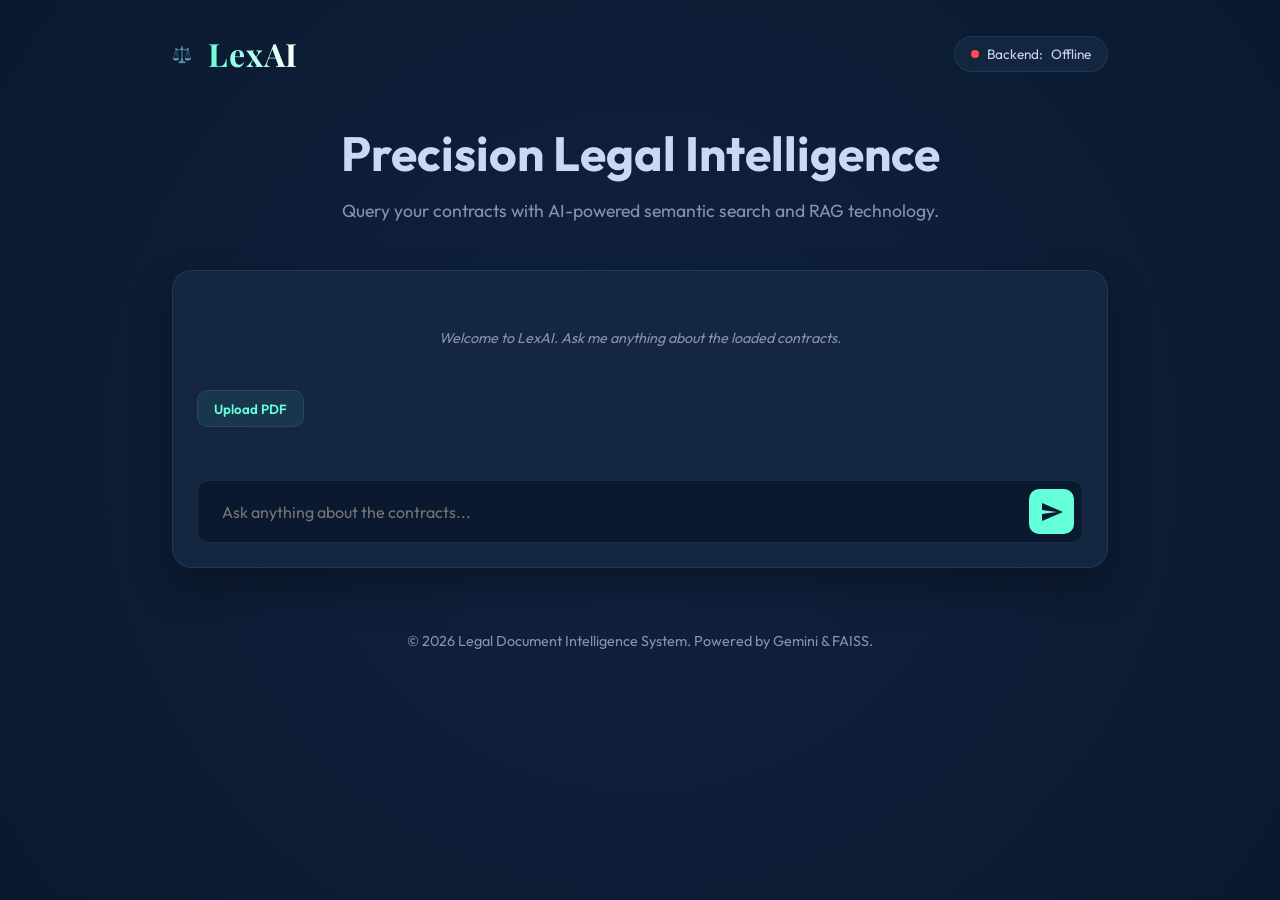
==== commit 5d45ebaf: "Fix UI upload" ====
--- a/lexai-frontend/index.html
+++ b/lexai-frontend/index.html
@@ -34,9 +34,19 @@
                         <p>Welcome to LexAI. Ask me anything about the loaded contracts.</p>
                     </div>
                 </div>
+
+                <div class="doc-toolbar">
+                    <input type="file" id="upload-input" accept="application/pdf" hidden>
+                    <button id="upload-btn" class="upload-btn" type="button">Upload PDF</button>
+                    <div id="active-doc-badge" class="doc-badge" style="display: none;">
+                        <span>Searching in: <strong id="active-doc-name"></strong></span>
+                        <button id="clear-doc-btn" type="button" aria-label="Clear uploaded document">x</button>
+                    </div>
+                </div>
+                <div id="upload-status" class="upload-status" aria-live="polite"></div>
                 
                 <div class="input-area">
-                    <input type="text" id="query-input" placeholder="e.g., What are the termination conditions?" autocomplete="off">
+                    <input type="text" id="query-input" placeholder="Ask anything about the contracts..." autocomplete="off">
                     <button id="send-btn">
                         <svg viewBox="0 0 24 24" width="24" height="24">
                             <path fill="currentColor" d="M2.01 21L23 12 2.01 3 2 10l15 2-15 2z"></path>
--- a/lexai-frontend/css/style.css
+++ b/lexai-frontend/css/style.css
@@ -155,6 +155,72 @@
     background: rgba(100, 255, 218, 0.05);
     border: 1px solid var(--glass-border);
     border-left: 4px solid var(--accent);
+}
+
+.doc-toolbar {
+    display: flex;
+    align-items: center;
+    gap: 0.75rem;
+    margin-top: 0.5rem;
+    flex-wrap: wrap;
+}
+
+.upload-btn {
+    background: rgba(100, 255, 218, 0.08);
+    color: var(--accent);
+    border: 1px solid var(--glass-border);
+    padding: 0.6rem 1rem;
+    border-radius: 10px;
+    cursor: pointer;
+    font-family: inherit;
+    font-weight: 600;
+    transition: var(--transition);
+}
+
+.upload-btn:hover {
+    transform: translateY(-1px);
+    border-color: var(--accent);
+}
+
+.upload-btn:disabled {
+    opacity: 0.65;
+    cursor: not-allowed;
+    transform: none;
+}
+
+.doc-badge {
+    display: inline-flex;
+    align-items: center;
+    gap: 0.5rem;
+    background: rgba(100, 255, 218, 0.08);
+    border: 1px solid var(--accent);
+    border-radius: 999px;
+    padding: 0.45rem 0.75rem;
+    color: var(--text-main);
+    font-size: 0.9rem;
+}
+
+.doc-badge button {
+    background: transparent;
+    color: var(--accent);
+    border: 1px solid var(--accent);
+    border-radius: 999px;
+    width: 20px;
+    height: 20px;
+    line-height: 1;
+    cursor: pointer;
+    font-weight: 700;
+}
+
+.upload-status {
+    min-height: 1.2rem;
+    margin-top: 0.6rem;
+    font-size: 0.85rem;
+    color: var(--text-muted);
+}
+
+.upload-status.error {
+    color: #ff9a9a;
 }
 
 .input-area {
@@ -199,6 +265,18 @@
     filter: brightness(1.1);
 }
 
+@media (max-width: 680px) {
+    .doc-toolbar {
+        flex-direction: column;
+        align-items: stretch;
+    }
+
+    .doc-badge {
+        width: 100%;
+        justify-content: space-between;
+    }
+}
+
 .metadata-panel {
     background: var(--glass-bg);
     border: 1px solid var(--glass-border);
